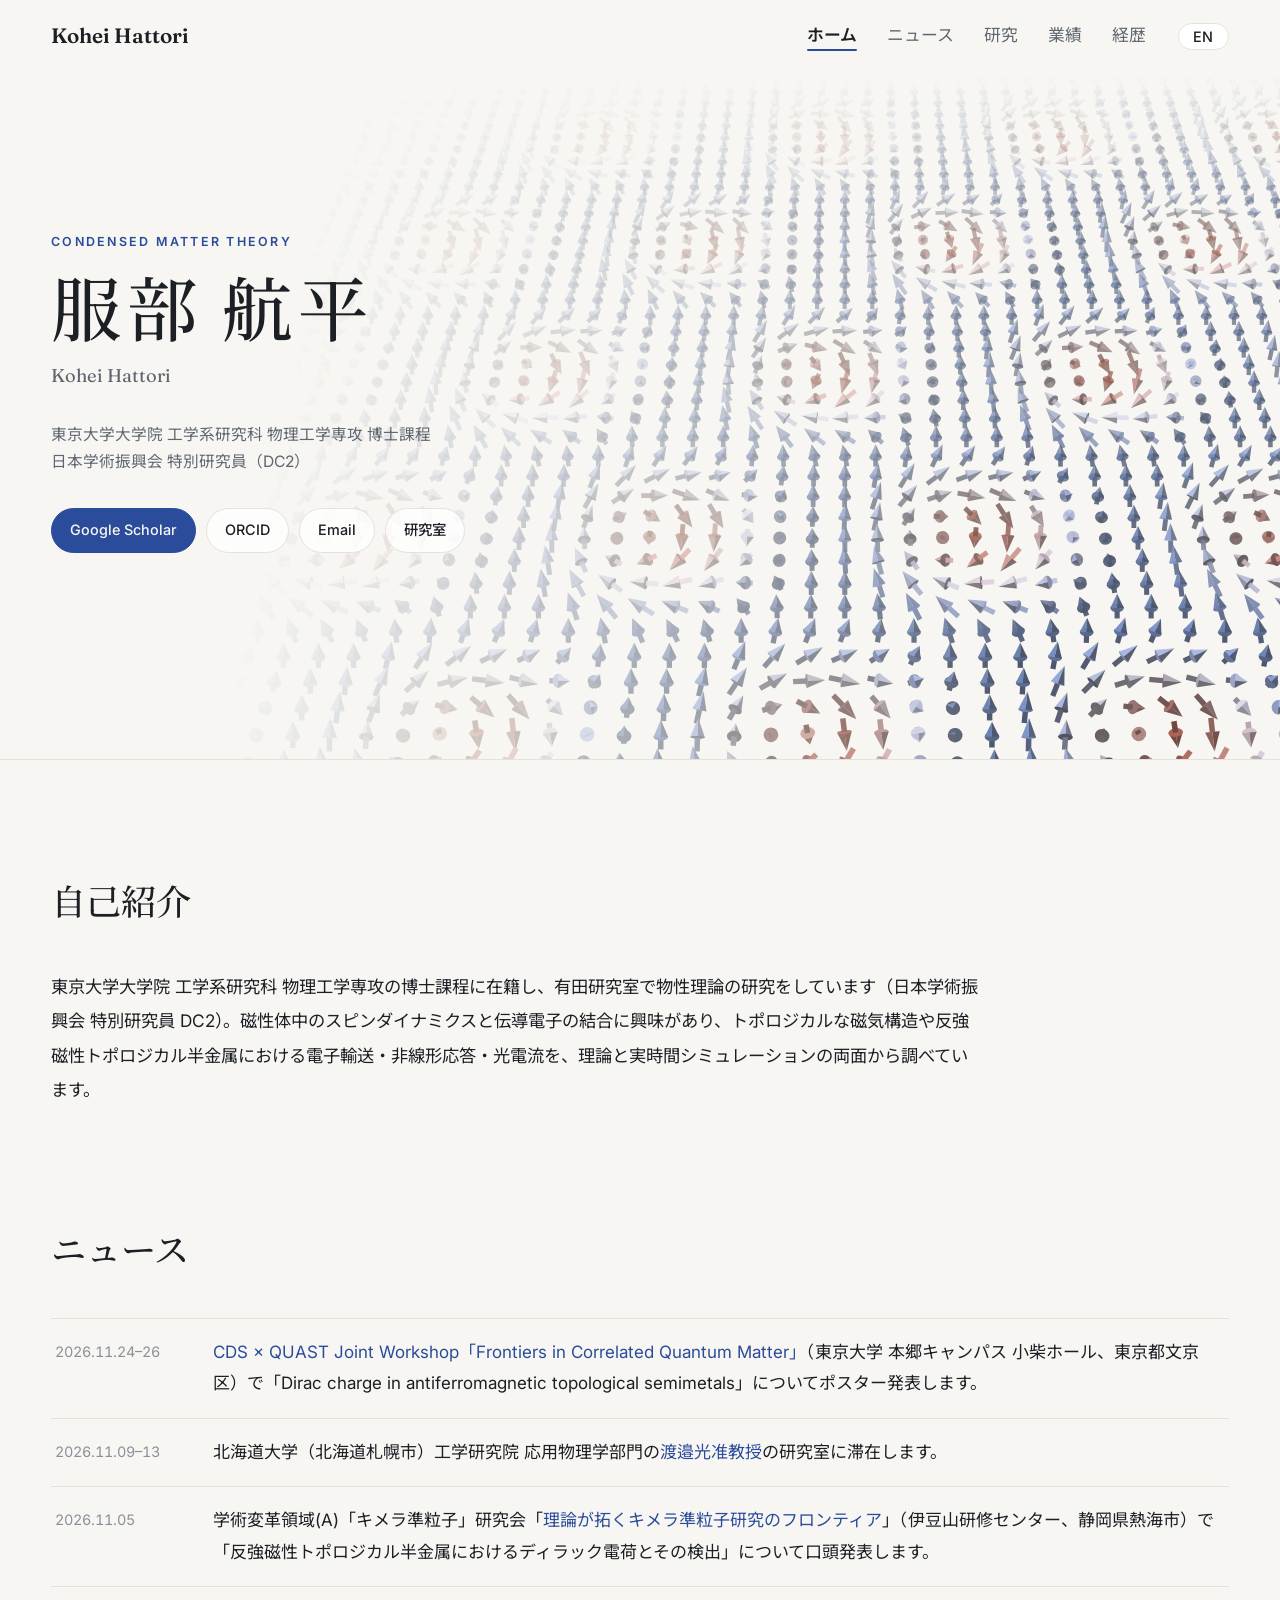
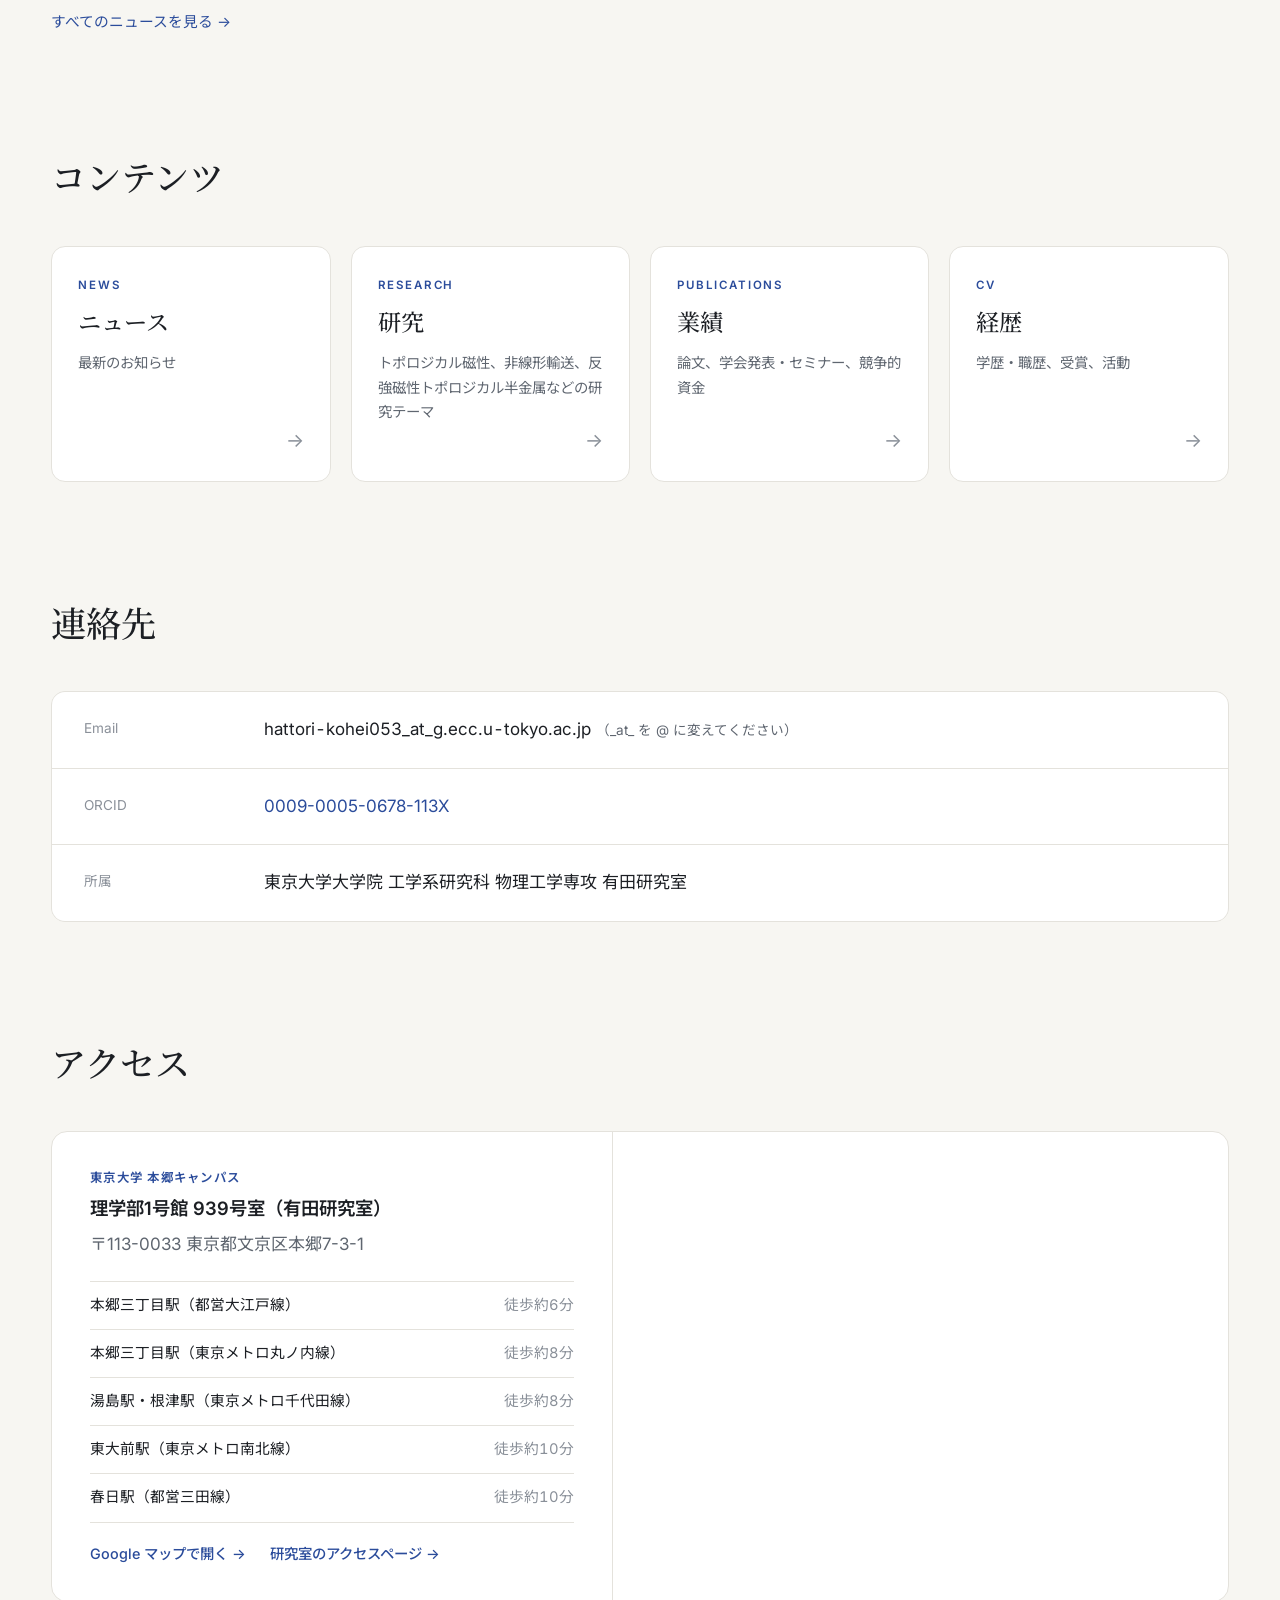
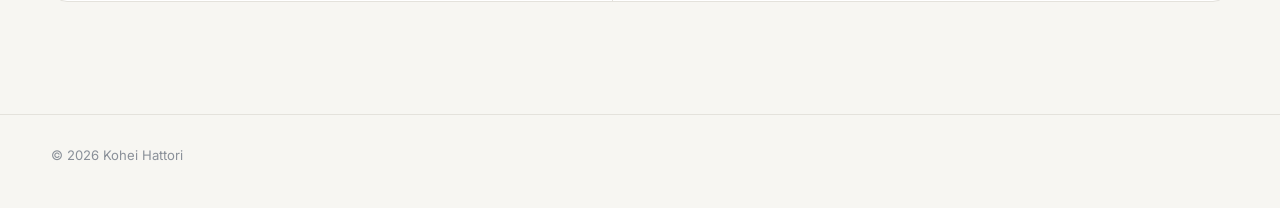
==== index.html @ 9da049fd "Initial homepage Co-Authored-By: Claude Opus 5.5 <noreply@anthropic.com>" ====
<!doctype html>
<html lang="ja">
<head>
  <meta charset="utf-8">
  <meta name="viewport" content="width=device-width, initial-scale=1">
  <title>Kohei Hattori</title>
  <meta name="description" content="服部航平（東京大学大学院 工学系研究科 物理工学専攻）のホームページ。物性理論、トポロジカル磁性、スピン・電荷結合輸送。">
  <link rel="preconnect" href="https://fonts.googleapis.com">
  <link rel="preconnect" href="https://fonts.gstatic.com" crossorigin>
  <link href="https://fonts.googleapis.com/css2?family=Fraunces:opsz,wght@9..144,400;9..144,500;9..144,600&family=Inter:wght@400;500;600&family=Noto+Sans+JP:wght@400;500;700&family=Noto+Serif+JP:wght@500;600&display=swap" rel="stylesheet">
  <link rel="stylesheet" href="style.css">
  <script>document.documentElement.classList.add("js");</script>
</head>
<body>
  <header class="site-header">
    <nav class="nav">
      <a class="brand" href="index.html">Kohei Hattori</a>
      <ul class="nav-links" id="nav-links">
        <li><a href="index.html" aria-current="page"><span data-ja>ホーム</span><span data-en>Home</span></a></li>
        <li><a href="news.html"><span data-ja>ニュース</span><span data-en>News</span></a></li>
        <li><a href="research.html"><span data-ja>研究</span><span data-en>Research</span></a></li>
        <li><a href="publications.html"><span data-ja>業績</span><span data-en>Publications</span></a></li>
        <li><a href="cv.html"><span data-ja>経歴</span><span data-en>CV</span></a></li>
      </ul>
      <button class="lang-toggle" type="button" aria-label="Switch language / 言語切替">EN</button>
      <button class="menu-toggle" type="button" aria-label="メニュー / Menu" aria-expanded="false" aria-controls="nav-links"><span></span><span></span></button>
    </nav>
  </header>

  <main>
    <!-- ===== ヒーロー ===== -->
    <section class="hero">
      <canvas class="hero-canvas" aria-hidden="true"></canvas>
      <div class="hero-inner">
        <p class="eyebrow">Condensed Matter Theory</p>
        <h1 class="hero-name">
          <span data-ja>服部 航平</span><span data-en>Kohei Hattori</span>
        </h1>
        <p class="hero-sub">
          <span data-ja>Kohei Hattori</span>
          <span data-en>服部 航平</span>
        </p>
        <p class="hero-affil">
          <span data-ja>東京大学大学院 工学系研究科 物理工学専攻 <span class="nowrap">博士課程</span><br>日本学術振興会 特別研究員（DC2）</span>
          <span data-en>Ph.D. Student, Department of Applied Physics, The University of Tokyo<br>JSPS Research Fellow (DC2)</span>
        </p>
        <ul class="hero-links">
          <li><a class="btn btn-primary" href="https://scholar.google.co.jp/citations?user=EpXvcBsAAAAJ&amp;hl=ja" target="_blank" rel="noopener">Google Scholar</a></li>
          <li><a class="btn" href="https://orcid.org/0009-0005-0678-113X" target="_blank" rel="noopener">ORCID</a></li>
          <li><a class="btn" href="#contact">Email</a></li>
          <li><a class="btn" href="https://arita-lab.phys.s.u-tokyo.ac.jp/" target="_blank" rel="noopener"><span data-ja>研究室</span><span data-en>Group</span></a></li>
        </ul>
      </div>
    </section>

    <!-- ===== 自己紹介 ===== -->
    <section id="about" class="section reveal">
      <h2 class="section-title"><span data-ja>自己紹介</span><span data-en>About</span></h2>
      <div class="prose">
        <p data-ja>東京大学大学院 工学系研究科 物理工学専攻の博士課程に在籍し、有田研究室で物性理論の研究をしています（日本学術振興会 特別研究員 DC2）。磁性体中のスピンダイナミクスと伝導電子の結合に興味があり、トポロジカルな磁気構造や反強磁性トポロジカル半金属における電子輸送・非線形応答・光電流を、理論と実時間シミュレーションの両面から調べています。</p>
        <p data-en>
          I am a Ph.D. student in the Department of Applied Physics at the University of Tokyo and a JSPS Research Fellow (DC2), working on condensed matter theory in the Arita Group.
          I am interested in how spin dynamics in magnets couples to conduction electrons, and I study electronic transport, nonlinear responses,
          and photocurrents in topological spin textures and antiferromagnetic topological semimetals, combining analytical theory with real-time simulations.
        </p>
      </div>
    </section>

    <!-- ===== ニュース（最新 3 件、news-data.js から表示） ===== -->
    <section class="section reveal">
      <h2 class="section-title"><span data-ja>ニュース</span><span data-en>News</span></h2>
      <ol class="news-list" data-news data-limit="3"></ol>
      <p class="more"><a href="news.html"><span data-ja>すべてのニュースを見る</span><span data-en>All news</span> →</a></p>
    </section>

    <!-- ===== 各ページへの案内 ===== -->
    <section class="section reveal">
      <h2 class="section-title"><span data-ja>コンテンツ</span><span data-en>Explore</span></h2>
      <div class="explore">
        <a class="explore-card" href="news.html">
          <span class="explore-en">News</span>
          <span class="explore-title"><span data-ja>ニュース</span><span data-en>News</span></span>
          <span class="explore-desc"><span data-ja>最新のお知らせ</span><span data-en>Latest updates</span></span>
          <span class="explore-arrow" aria-hidden="true">→</span>
        </a>
        <a class="explore-card" href="research.html">
          <span class="explore-en">Research</span>
          <span class="explore-title"><span data-ja>研究</span><span data-en>Research</span></span>
          <span class="explore-desc"><span data-ja>トポロジカル磁性、非線形輸送、反強磁性トポロジカル半金属などの研究テーマ</span><span data-en>Topological magnetism, nonlinear transport, antiferromagnetic topological semimetals, and more</span></span>
          <span class="explore-arrow" aria-hidden="true">→</span>
        </a>
        <a class="explore-card" href="publications.html">
          <span class="explore-en">Publications</span>
          <span class="explore-title"><span data-ja>業績</span><span data-en>Publications</span></span>
          <span class="explore-desc"><span data-ja>論文、学会発表・セミナー、競争的資金</span><span data-en>Papers, presentations, seminars, and grants</span></span>
          <span class="explore-arrow" aria-hidden="true">→</span>
        </a>
        <a class="explore-card" href="cv.html">
          <span class="explore-en">CV</span>
          <span class="explore-title"><span data-ja>経歴</span><span data-en>CV</span></span>
          <span class="explore-desc"><span data-ja>学歴・職歴、受賞、活動</span><span data-en>Education, positions, awards, and service</span></span>
          <span class="explore-arrow" aria-hidden="true">→</span>
        </a>
      </div>
    </section>

    <!-- ===== 連絡先 ===== -->
    <section id="contact" class="section reveal">
      <h2 class="section-title"><span data-ja>連絡先</span><span data-en>Contact</span></h2>
      <div class="contact">
        <div class="contact-item">
          <span class="contact-label">Email</span>
          <span><span class="email-text">hattori-kohei053_at_g.ecc.u-tokyo.ac.jp</span> <span class="email-note"><span data-ja>（_at_ を @ に変えてください）</span><span data-en>(replace _at_ with @)</span></span></span>
        </div>
        <div class="contact-item">
          <span class="contact-label">ORCID</span>
          <a href="https://orcid.org/0009-0005-0678-113X" target="_blank" rel="noopener">0009-0005-0678-113X</a>
        </div>
        <div class="contact-item">
          <span class="contact-label"><span data-ja>所属</span><span data-en>Affiliation</span></span>
          <span><span data-ja>東京大学大学院 工学系研究科 物理工学専攻 有田研究室</span><span data-en>Arita Group, Department of Applied Physics, The University of Tokyo</span></span>
        </div>
      </div>
    </section>

    <!-- ===== アクセス ===== -->
    <section id="access" class="section reveal">
      <h2 class="section-title"><span data-ja>アクセス</span><span data-en>Access</span></h2>
      <div class="access">
        <div class="access-main">
          <div class="access-info">
            <p class="access-label"><span data-ja>東京大学 本郷キャンパス</span><span data-en>The University of Tokyo, Hongo Campus</span></p>
            <h3 class="access-place"><span data-ja>理学部1号館 939号室（有田研究室）</span><span data-en>Faculty of Science Bldg. 1, Room 939 (Arita Group)</span></h3>
            <p class="access-addr"><span data-ja>〒113-0033 東京都文京区本郷7-3-1</span><span data-en>7-3-1 Hongo, Bunkyo-ku, Tokyo 113-0033, Japan</span></p>
            <ul class="access-stations">
              <li><span data-ja>本郷三丁目駅（都営大江戸線）</span><span data-en>Hongo-sanchome Sta. (Toei Oedo Line)</span><span class="walk"><span data-ja>徒歩約6分</span><span data-en>6 min walk</span></span></li>
              <li><span data-ja>本郷三丁目駅（東京メトロ丸ノ内線）</span><span data-en>Hongo-sanchome Sta. (Tokyo Metro Marunouchi Line)</span><span class="walk"><span data-ja>徒歩約8分</span><span data-en>8 min walk</span></span></li>
              <li><span data-ja>湯島駅・根津駅（東京メトロ千代田線）</span><span data-en>Yushima / Nezu Sta. (Tokyo Metro Chiyoda Line)</span><span class="walk"><span data-ja>徒歩約8分</span><span data-en>8 min walk</span></span></li>
              <li><span data-ja>東大前駅（東京メトロ南北線）</span><span data-en>Todaimae Sta. (Tokyo Metro Namboku Line)</span><span class="walk"><span data-ja>徒歩約10分</span><span data-en>10 min walk</span></span></li>
              <li><span data-ja>春日駅（都営三田線）</span><span data-en>Kasuga Sta. (Toei Mita Line)</span><span class="walk"><span data-ja>徒歩約10分</span><span data-en>10 min walk</span></span></li>
            </ul>
            <p class="access-links">
              <a href="https://www.google.com/maps/search/?api=1&amp;query=%E6%9D%B1%E4%BA%AC%E5%A4%A7%E5%AD%A6%E7%90%86%E5%AD%A6%E9%83%A81%E5%8F%B7%E9%A4%A8" target="_blank" rel="noopener"><span data-ja>Google マップで開く</span><span data-en>Open in Google Maps</span> →</a>
              <a href="https://arita-lab.phys.s.u-tokyo.ac.jp/access.html" target="_blank" rel="noopener"><span data-ja>研究室のアクセスページ</span><span data-en>Group access page</span> →</a>
            </p>
          </div>
          <div class="access-map">
            <iframe title="東京大学理学部1号館の地図" src="https://www.google.com/maps?q=%E6%9D%B1%E4%BA%AC%E5%A4%A7%E5%AD%A6%E7%90%86%E5%AD%A6%E9%83%A81%E5%8F%B7%E9%A4%A8&amp;z=16&amp;output=embed" loading="lazy" referrerpolicy="no-referrer-when-downgrade"></iframe>
          </div>
        </div>
      </div>
    </section>
  </main>

  <footer class="site-footer">
    <p>&copy; <span id="year">2026</span> Kohei Hattori</p>
  </footer>

  <script src="news-data.js"></script>
  <script src="script.js"></script>
</body>
</html>
---- style.css ----
:root {
  --bg: #f7f6f2;
  --surface: #ffffff;
  --text: #1c1f24;
  --muted: #5f6670;
  --faint: #8a9099;
  --border: #e4e2dc;
  --accent: #2b4c9b;
  --accent-soft: #e8edf8;
  --warm: #c2553d;
  --serif: "Fraunces", "Noto Serif JP", Georgia, serif;
  --sans: "Inter", "Noto Sans JP", system-ui, sans-serif;
  --max: 920px;
  /* スキルミオン背景の色 (m_z = +1 / -1) */
  --spin-up: 92, 124, 196;
  --spin-mid: 196, 192, 214;
  --spin-down: 206, 84, 60;
}

@media (prefers-color-scheme: dark) {
  :root {
    --bg: #121418;
    --surface: #1a1d22;
    --text: #e8e9eb;
    --muted: #a2a8b1;
    --faint: #737a84;
    --border: #2a2e35;
    --accent: #8fb0f5;
    --accent-soft: #1f2a42;
    --warm: #ec8a72;
    --spin-up: 120, 160, 245;
    --spin-mid: 225, 226, 236;
    --spin-down: 240, 128, 100;
  }
}

* { box-sizing: border-box; }

html { scroll-behavior: smooth; scroll-padding-top: 72px; }

body {
  margin: 0;
  background: var(--bg);
  color: var(--text);
  font-family: var(--sans);
  font-size: 16px;
  line-height: 1.85;
  -webkit-font-smoothing: antialiased;
}

a { color: var(--accent); text-decoration: none; }
a:hover { text-decoration: underline; text-underline-offset: 3px; }

/* 言語切替: html[lang] に合わせて片方だけ表示 */
html[lang="ja"] [data-en],
html[lang="en"] [data-ja] { display: none; }

/* ===== ヘッダー ===== */
.site-header {
  position: fixed;
  inset: 0 0 auto 0;
  z-index: 20;
  transition: background .3s, border-color .3s;
  border-bottom: 1px solid transparent;
}
.site-header.scrolled {
  background: color-mix(in srgb, var(--bg) 82%, transparent);
  backdrop-filter: saturate(1.4) blur(10px);
  -webkit-backdrop-filter: saturate(1.4) blur(10px);
  border-bottom-color: var(--border);
}

.nav {
  max-width: var(--max);
  margin: 0 auto;
  padding: 0 16px;
  height: 60px;
  display: flex;
  align-items: center;
  gap: 24px;
}

.brand {
  font-family: var(--serif);
  font-weight: 600;
  font-size: 1.1rem;
  color: var(--text);
  white-space: nowrap;
}
.brand:hover { text-decoration: none; }

.nav-links {
  display: flex;
  gap: 22px;
  list-style: none;
  margin: 0 0 0 auto;
  padding: 0;
  font-size: .9rem;
}
.nav-links a { color: var(--muted); }
.nav-links a:hover { color: var(--text); text-decoration: none; }

.lang-toggle {
  border: 1px solid var(--border);
  background: var(--surface);
  color: var(--text);
  border-radius: 999px;
  padding: 3px 12px;
  font: 500 .8rem var(--sans);
  letter-spacing: .04em;
  cursor: pointer;
  transition: border-color .2s;
}
.lang-toggle:hover { border-color: var(--accent); }

/* ===== ヒーロー ===== */
.hero {
  position: relative;
  min-height: min(92vh, 760px);
  display: flex;
  align-items: center;
  overflow: hidden;
  border-bottom: 1px solid var(--border);
}

.hero-canvas {
  position: absolute;
  top: 64px;
  left: 0;
  width: 100%;
  height: calc(100% - 64px);
  -webkit-mask-image: linear-gradient(100deg, transparent 24%, rgba(0,0,0,.45) 52%, #000 80%);
          mask-image: linear-gradient(100deg, transparent 24%, rgba(0,0,0,.45) 52%, #000 80%);
  opacity: .82;
}

.hero-inner {
  position: relative;
  width: 100%;
  max-width: var(--max);
  margin: 0 auto;
  padding: 120px 16px 96px;
}

.eyebrow {
  margin: 0 0 18px;
  font-size: .78rem;
  font-weight: 600;
  letter-spacing: .18em;
  text-transform: uppercase;
  color: var(--accent);
}

.hero-name {
  margin: 0;
  font-family: var(--serif);
  font-weight: 500;
  font-size: clamp(2.6rem, 7vw, 4.4rem);
  line-height: 1.1;
  letter-spacing: .01em;
}
html[lang="ja"] .hero-name { letter-spacing: .08em; }

.hero-sub {
  margin: 10px 0 0;
  font-family: var(--serif);
  font-size: 1.15rem;
  color: var(--muted);
}

.hero-affil {
  margin: 28px 0 0;
  color: var(--muted);
  font-size: .98rem;
  line-height: 1.75;
}

.hero-links {
  display: flex;
  flex-wrap: wrap;
  gap: 10px;
  list-style: none;
  margin: 32px 0 0;
  padding: 0;
}

.btn {
  display: inline-block;
  padding: 8px 18px;
  border: 1px solid var(--border);
  border-radius: 999px;
  background: color-mix(in srgb, var(--surface) 80%, transparent);
  color: var(--text);
  font-size: .9rem;
  font-weight: 500;
  transition: border-color .2s, transform .2s;
}
.btn:hover { text-decoration: none; border-color: var(--accent); transform: translateY(-1px); }
.btn-primary { background: var(--accent); border-color: var(--accent); color: var(--bg); }

/* ===== セクション共通 ===== */
main > .section {
  max-width: var(--max);
  margin: 0 auto;
  padding: 96px 16px 0;
}

.section-title {
  display: flex;
  align-items: baseline;
  gap: 14px;
  margin: 0 0 36px;
  font-family: var(--serif);
  font-weight: 500;
  font-size: 1.9rem;
  line-height: 1.3;
}
.section-title .num {
  font-family: var(--sans);
  font-size: .8rem;
  font-weight: 600;
  letter-spacing: .1em;
  color: var(--accent);
}

.prose p { margin: 0; max-width: 42em; font-size: 1.04rem; }

/* スクロールで表示（JS 有効時のみ） */
.js .reveal { opacity: 0; transform: translateY(16px); transition: opacity .7s ease, transform .7s ease; }
.js .reveal.visible { opacity: 1; transform: none; }

/* ===== 研究カード ===== */
.cards {
  display: grid;
  grid-template-columns: repeat(2, 1fr);
  gap: 18px;
}

.card {
  display: flex;
  flex-direction: column;
  background: var(--surface);
  border: 1px solid var(--border);
  border-radius: 14px;
  padding: 26px 26px 22px;
  transition: border-color .25s, transform .25s, box-shadow .25s;
}
.card:hover {
  border-color: color-mix(in srgb, var(--accent) 45%, var(--border));
  transform: translateY(-2px);
  box-shadow: 0 10px 30px -18px rgba(20, 30, 60, .35);
}

.card-icon {
  width: 40px;
  height: 40px;
  margin-bottom: 14px;
  fill: none;
  stroke: var(--accent);
  stroke-width: 2;
  stroke-linecap: round;
  stroke-linejoin: round;
}
.card-icon .thin { stroke-width: 1.2; opacity: .55; }
.card-icon .fill { fill: var(--warm); stroke: none; }

.card h3 { margin: 0 0 8px; font-size: 1.05rem; font-weight: 600; line-height: 1.5; }
.card p { margin: 0 0 18px; color: var(--muted); font-size: .93rem; line-height: 1.8; }
.card-ref { margin-top: auto; font-size: .82rem; font-weight: 500; }

/* ===== 業績 ===== */
.pubs { list-style: none; margin: 0; padding: 0; }

.pub {
  display: grid;
  grid-template-columns: 72px 1fr;
  gap: 20px;
  padding: 22px 0;
  border-top: 1px solid var(--border);
}
.pub:last-child { border-bottom: 1px solid var(--border); }

.pub-year {
  font-family: var(--serif);
  font-size: 1.05rem;
  color: var(--faint);
  padding-top: 1px;
}

.pub-title {
  display: block;
  color: var(--text);
  font-weight: 600;
  font-size: 1.04rem;
  line-height: 1.55;
}
.pub-title:hover { color: var(--accent); }

.pub-authors, .pub-venue { margin: 4px 0 0; font-size: .92rem; color: var(--muted); line-height: 1.6; }
.pub-authors b { color: var(--text); font-weight: 600; }

.pub-tags { display: flex; flex-wrap: wrap; gap: 6px; margin-top: 10px; }
.tag {
  display: inline-block;
  padding: 1px 10px;
  border: 1px solid var(--border);
  border-radius: 999px;
  font-size: .74rem;
  font-weight: 500;
  color: var(--muted);
  line-height: 1.8;
}
a.tag:hover { text-decoration: none; border-color: var(--accent); color: var(--accent); }
.tag-prl { background: var(--accent); border-color: var(--accent); color: var(--bg); }
.tag-prb { background: var(--accent-soft); border-color: transparent; color: var(--accent); }
.tag-pre { border-style: dashed; }

.more { margin: 22px 0 0; font-size: .92rem; }

/* ===== 経歴 ===== */
.timeline { list-style: none; margin: 0; padding: 0; position: relative; }
.timeline::before {
  content: "";
  position: absolute;
  left: 144px;
  top: 10px;
  bottom: 10px;
  width: 1px;
  background: var(--border);
}
.timeline li {
  position: relative;
  display: grid;
  grid-template-columns: 144px 1fr;
  gap: 32px;
  padding-bottom: 26px;
}
.timeline li::after {
  content: "";
  position: absolute;
  left: 140px;
  top: 10px;
  width: 9px;
  height: 9px;
  border-radius: 50%;
  background: var(--bg);
  border: 2px solid var(--accent);
}
.tl-date { color: var(--faint); font-size: .9rem; font-variant-numeric: tabular-nums; padding-top: 1px; }
.tl-title { margin: 0; font-weight: 500; }
.tl-note { margin: 2px 0 0; color: var(--muted); font-size: .9rem; }

/* ===== 連絡先 ===== */
.contact {
  display: grid;
  gap: 1px;
  background: var(--border);
  border: 1px solid var(--border);
  border-radius: 14px;
  overflow: hidden;
}
.contact-item {
  display: grid;
  grid-template-columns: 124px 1fr;
  gap: 16px;
  padding: 18px 24px;
  background: var(--surface);
}
.contact-label { color: var(--faint); font-size: .85rem; padding-top: 2px; }

/* ===== フッター ===== */
.site-footer {
  max-width: var(--max);
  margin: 112px auto 0;
  padding: 28px 16px 40px;
  border-top: 1px solid var(--border);
  color: var(--faint);
  font-size: .82rem;
}
.site-footer p { margin: 0; }

/* ===== スマホ ===== */
@media (max-width: 720px) {
  .nav-links { display: none; }
  .lang-toggle { margin-left: auto; }
  .hero { min-height: auto; }
  .hero-inner { padding: 112px 16px 80px; }
  .hero-canvas {
    opacity: .45;
    -webkit-mask-image: linear-gradient(180deg, #000 0%, rgba(0,0,0,.4) 60%, transparent 100%);
            mask-image: linear-gradient(180deg, #000 0%, rgba(0,0,0,.4) 60%, transparent 100%);
  }
  main > .section { padding-top: 72px; }
  .section-title { font-size: 1.6rem; margin-bottom: 28px; }
  .cards { grid-template-columns: 1fr; }
  .pub { grid-template-columns: 1fr; gap: 4px; }
  .timeline::before, .timeline li::after { display: none; }
  .timeline li { grid-template-columns: 1fr; gap: 0; padding-bottom: 20px; }
  .contact-item { grid-template-columns: 1fr; gap: 2px; padding: 16px 18px; }
  .contact-item a { word-break: break-all; }
}

@media (prefers-reduced-motion: reduce) {
  html { scroll-behavior: auto; }
  .js .reveal { opacity: 1; transform: none; transition: none; }
}

/* ===== 発表（折りたたみ） ===== */
.pres-group {
  border-top: 1px solid var(--border);
}
.pres-group:last-of-type { border-bottom: 1px solid var(--border); }

.pres-group summary {
  display: flex;
  align-items: center;
  gap: 12px;
  padding: 18px 4px;
  cursor: pointer;
  list-style: none;
  font-weight: 600;
  font-size: 1.02rem;
}
.pres-group summary::-webkit-details-marker { display: none; }
.pres-group summary::after {
  content: "";
  margin-left: auto;
  width: 9px;
  height: 9px;
  border-right: 1.5px solid var(--faint);
  border-bottom: 1.5px solid var(--faint);
  transform: rotate(45deg) translateY(-3px);
  transition: transform .25s;
}
.pres-group[open] summary::after { transform: rotate(225deg) translateY(-3px); }
.pres-group summary:hover { color: var(--accent); }

.count {
  min-width: 26px;
  padding: 0 8px;
  border-radius: 999px;
  background: var(--accent-soft);
  color: var(--accent);
  font-size: .75rem;
  font-weight: 600;
  text-align: center;
  line-height: 1.7;
}

.pres { list-style: none; margin: 0; padding: 0 4px 14px; }
.pres li {
  display: grid;
  grid-template-columns: 72px 1fr;
  gap: 20px;
  padding: 10px 0;
}
.p-date { color: var(--faint); font-size: .85rem; font-variant-numeric: tabular-nums; padding-top: 2px; }
.p-title { margin: 0; font-size: .95rem; font-weight: 500; line-height: 1.6; }
.p-meta { margin: 2px 0 0; font-size: .85rem; color: var(--muted); line-height: 1.6; }
.p-meta b { color: var(--text); font-weight: 600; }

.badge-award {
  display: inline-block;
  margin-left: 8px;
  padding: 0 8px;
  border-radius: 999px;
  background: color-mix(in srgb, var(--warm) 14%, transparent);
  color: var(--warm);
  font-size: .72rem;
  font-weight: 600;
  line-height: 1.8;
  vertical-align: 1px;
}

/* ===== 経歴：小見出し・受賞・活動 ===== */
.sub-title {
  margin: 0 0 18px;
  font-size: .8rem;
  font-weight: 600;
  letter-spacing: .12em;
  text-transform: uppercase;
  color: var(--faint);
}
html[lang="ja"] .sub-title { letter-spacing: .08em; font-size: .9rem; }

.cv-cols {
  display: grid;
  grid-template-columns: 1fr 1fr;
  gap: 40px;
  margin-top: 40px;
}

.plain-list { list-style: none; margin: 0; padding: 0; }
.plain-list li {
  position: relative;
  padding: 0 0 14px 18px;
  line-height: 1.6;
}
.plain-list li::before {
  content: "";
  position: absolute;
  left: 0;
  top: .62em;
  width: 6px;
  height: 6px;
  border-radius: 50%;
  background: var(--accent);
}
.pl-note { display: block; margin-top: 2px; color: var(--muted); font-size: .85rem; }

@media (max-width: 720px) {
  .pres li { grid-template-columns: 1fr; gap: 0; }
  .cv-cols { grid-template-columns: 1fr; gap: 24px; }
}

/* ===== 複数ページ化：ナビ ===== */
.nav-links a[aria-current="page"] { color: var(--text); font-weight: 600; position: relative; }
.nav-links a[aria-current="page"]::after {
  content: "";
  position: absolute;
  left: 0; right: 0; bottom: -4px;
  height: 2px;
  border-radius: 2px;
  background: var(--accent);
}

.menu-toggle {
  display: none;
  width: 36px;
  height: 36px;
  padding: 0;
  border: 0;
  background: none;
  cursor: pointer;
  flex-direction: column;
  justify-content: center;
  align-items: center;
  gap: 6px;
}
.menu-toggle span {
  display: block;
  width: 20px;
  height: 1.5px;
  background: var(--text);
  transition: transform .25s;
}
.nav-open .menu-toggle span:first-child { transform: translateY(3.75px) rotate(45deg); }
.nav-open .menu-toggle span:last-child  { transform: translateY(-3.75px) rotate(-45deg); }

/* ===== 下層ページの見出し ===== */
.page-head {
  position: relative;
  overflow: hidden;
  border-bottom: 1px solid var(--border);
}
.page-head-inner {
  position: relative;
  max-width: var(--max);
  margin: 0 auto;
  padding: 136px 16px 64px;
}
.page-title {
  margin: 0;
  font-family: var(--serif);
  font-weight: 500;
  font-size: clamp(2.2rem, 5.5vw, 3.2rem);
  line-height: 1.15;
}
html[lang="ja"] .page-title { letter-spacing: .06em; }
.page-lead { margin: 16px 0 0; max-width: 30em; color: var(--muted); }

main > .page-head + .section { padding-top: 64px; }

/* ===== ホーム：各ページへの案内 ===== */
.explore {
  display: grid;
  grid-template-columns: repeat(2, 1fr);
  gap: 18px;
}
.explore-card {
  position: relative;
  display: flex;
  flex-direction: column;
  padding: 26px 56px 24px 26px;
  background: var(--surface);
  border: 1px solid var(--border);
  border-radius: 14px;
  color: var(--text);
  transition: border-color .25s, transform .25s, box-shadow .25s;
}
.explore-card:hover {
  text-decoration: none;
  border-color: color-mix(in srgb, var(--accent) 45%, var(--border));
  transform: translateY(-2px);
  box-shadow: 0 10px 30px -18px rgba(20, 30, 60, .35);
}
.explore-en {
  font-size: .72rem;
  font-weight: 600;
  letter-spacing: .16em;
  text-transform: uppercase;
  color: var(--accent);
}
html[lang="en"] .explore-en { display: none; }
.explore-title { margin-top: 6px; font-family: var(--serif); font-size: 1.45rem; font-weight: 500; }
.explore-desc { margin-top: 6px; color: var(--muted); font-size: .9rem; line-height: 1.7; }
.explore-arrow {
  position: absolute;
  right: 24px;
  top: 50%;
  transform: translateY(-50%);
  color: var(--faint);
  font-size: 1.2rem;
  transition: transform .25s, color .25s;
}
.explore-card:hover .explore-arrow { color: var(--accent); transform: translate(4px, -50%); }

@media (max-width: 720px) {
  .menu-toggle { display: flex; }
  .lang-toggle { margin-left: auto; }
  .nav-open .site-header {
    background: var(--bg);
    border-bottom-color: var(--border);
  }
  .nav-open .nav-links {
    display: flex;
    flex-direction: column;
    gap: 0;
    position: absolute;
    top: 60px;
    left: 0;
    right: 0;
    margin: 0;
    padding: 8px 16px 16px;
    background: var(--bg);
    border-bottom: 1px solid var(--border);
    font-size: 1rem;
  }
  .nav-open .nav-links a { display: block; padding: 10px 0; }
  .nav-links a[aria-current="page"]::after { display: none; }
  .page-head-inner { padding: 112px 16px 44px; }
  main > .page-head + .section { padding-top: 44px; }
  .explore { grid-template-columns: 1fr; }
}

/* 下層ページ：矢印を右側に寄せて文字と重ならないようにする */
.page-head .hero-canvas {
  -webkit-mask-image: linear-gradient(100deg, transparent 44%, rgba(0,0,0,.5) 64%, #000 86%);
          mask-image: linear-gradient(100deg, transparent 44%, rgba(0,0,0,.5) 64%, #000 86%);
}

/* 内容が短いページでもフッターを下端に置く */
body { display: flex; flex-direction: column; min-height: 100vh; }
main { flex: 1; }
.site-footer { width: 100%; }

/* メニューボタン：× の形をきれいに */
.menu-toggle { position: relative; }
.menu-toggle span { position: absolute; left: 8px; }
.menu-toggle span:first-child { top: 14px; }
.menu-toggle span:last-child  { top: 21px; }
.nav-open .menu-toggle span:first-child { transform: translateY(3.5px) rotate(45deg); }
.nav-open .menu-toggle span:last-child  { transform: translateY(-3.5px) rotate(-45deg); }

@media (prefers-color-scheme: dark) {
  .hero-canvas { opacity: .9; }
}

.nowrap { white-space: nowrap; }

/* ===== 本文を広く使う ===== */
:root { --max: 1200px; }

@media (min-width: 1000px) {
  body { font-size: 17px; }
  main > .section { padding-top: 120px; }
  .section-title { font-size: 2.2rem; margin-bottom: 44px; }
  .prose p { max-width: 54em; font-size: 1.08rem; line-height: 2; }

  .cards { gap: 24px; }
  .card { padding: 32px 34px 28px; }
  .card h3 { font-size: 1.15rem; }
  .card p { font-size: .98rem; }

  .pub { grid-template-columns: 110px 1fr; gap: 28px; padding: 28px 0; }
  .pub-title { font-size: 1.12rem; }
  .pub-authors, .pub-venue { font-size: .96rem; }

  .pres li { grid-template-columns: 110px 1fr; gap: 28px; padding: 12px 0; }
  .p-title { font-size: 1rem; }
  .p-meta { font-size: .9rem; }

  .timeline::before { left: 164px; }
  .timeline li { grid-template-columns: 164px 1fr; gap: 40px; padding-bottom: 30px; }
  .timeline li::after { left: 160px; }
  .cv-cols { gap: 64px; margin-top: 56px; }

  .contact-item { grid-template-columns: 164px 1fr; padding: 22px 32px; }

  .page-head-inner { padding: 150px 16px 76px; }
  .page-lead { font-size: 1.05rem; }
}

@media (min-width: 1100px) {
  .explore { grid-template-columns: repeat(4, 1fr); gap: 20px; }
  .explore-card { padding: 28px 26px 56px; }
  .explore-arrow { top: auto; bottom: 22px; right: 26px; transform: none; }
  .explore-card:hover .explore-arrow { transform: translateX(4px); }
}

/* ===== 本文をさらに広く ===== */
:root {
  --max: 1440px;
  --gutter: clamp(16px, 4vw, 56px);
}
.nav,
.hero-inner,
.page-head-inner,
main > .section,
.site-footer {
  padding-left: var(--gutter);
  padding-right: var(--gutter);
}

@media (min-width: 1400px) {
  body { font-size: 18px; }
  .hero-name { font-size: 5.2rem; }
  .hero-sub { font-size: 1.3rem; }
  .hero-affil { font-size: 1.05rem; }
  .section-title { font-size: 2.5rem; margin-bottom: 52px; }
  main > .section { padding-top: 136px; }
  .prose p { max-width: 62em; }
  .page-title { font-size: 3.8rem; }
  .cards { gap: 28px; }
  .card { padding: 38px 40px 32px; }
  .explore { gap: 24px; }
  .explore-card { padding: 32px 30px 60px; }
  .explore-title { font-size: 1.6rem; }
  .pub { grid-template-columns: 130px 1fr; gap: 36px; }
  .pres li { grid-template-columns: 130px 1fr; gap: 36px; }
  .timeline::before { left: 184px; }
  .timeline li { grid-template-columns: 184px 1fr; }
  .timeline li::after { left: 180px; }
  .contact-item { grid-template-columns: 184px 1fr; padding: 24px 36px; }
}

/* ===== ニュース ===== */
.news-list { list-style: none; margin: 0; padding: 0; }
.news-list li {
  display: grid;
  grid-template-columns: 130px 1fr;
  gap: 28px;
  padding: 18px 4px;
  border-top: 1px solid var(--border);
}
.news-list li:last-child { border-bottom: 1px solid var(--border); }
.news-date {
  color: var(--faint);
  font-size: .9rem;
  font-variant-numeric: tabular-nums;
  padding-top: 2px;
}
.news-text { margin: 0; }
@media (max-width: 720px) {
  .news-list li { grid-template-columns: 1fr; gap: 2px; padding: 14px 0; }
}

/* ===== メールアドレス表示ボタン ===== */
.email-reveal {
  padding: 2px 14px;
  border: 1px solid var(--border);
  border-radius: 999px;
  background: var(--surface);
  color: var(--accent);
  font: 500 .9rem var(--sans);
  cursor: pointer;
  transition: border-color .2s;
}
.email-reveal:hover { border-color: var(--accent); }

/* ===== メニューを大きく ===== */
@media (min-width: 721px) {
  html { scroll-padding-top: 84px; }
  .nav { height: 72px; gap: 32px; }
  .brand { font-size: 1.3rem; }
  .nav-links { gap: 30px; font-size: 1.05rem; }
  .nav-links a[aria-current="page"]::after { bottom: -6px; }
  .lang-toggle { padding: 4px 14px; font-size: .9rem; }
  .hero-canvas { top: 76px; height: calc(100% - 76px); }
}
@media (min-width: 1400px) {
  .brand { font-size: 1.4rem; }
  .nav-links { gap: 36px; font-size: 1.15rem; }
}

/* 中くらいの幅（タブレット等）ではメニューをボタンにまとめる */
@media (min-width: 721px) and (max-width: 980px) {
  .nav-links { display: none; }
  .menu-toggle { display: flex; }
  .lang-toggle { margin-left: auto; }
  .nav-open .site-header { background: var(--bg); border-bottom-color: var(--border); }
  .nav-open .nav-links {
    display: flex;
    flex-direction: column;
    gap: 0;
    position: absolute;
    top: 72px;
    left: 0;
    right: 0;
    margin: 0;
    padding: 8px var(--gutter) 16px;
    background: var(--bg);
    border-bottom: 1px solid var(--border);
  }
  .nav-open .nav-links a { display: block; padding: 10px 0; }
  .nav-links a[aria-current="page"]::after { display: none; }
}

/* ===== 業績ページ：論文・発表へのジャンプ ===== */
.page-jump { display: flex; flex-wrap: wrap; gap: 10px; list-style: none; margin: 24px 0 0; padding: 0; }
.page-jump a {
  display: inline-flex;
  align-items: center;
  gap: 8px;
  padding: 6px 16px;
  border: 1px solid var(--border);
  border-radius: 999px;
  background: color-mix(in srgb, var(--surface) 80%, transparent);
  color: var(--text);
  font-size: .92rem;
  font-weight: 500;
  transition: border-color .2s;
}
.page-jump a:hover { text-decoration: none; border-color: var(--accent); }

/* ===== 研究ページ：プロジェクトごとの説明 ===== */
.projects { display: grid; gap: 28px; }
.project {
  display: grid;
  grid-template-columns: 240px minmax(0, 1fr);
  gap: 44px;
  padding: 36px 40px;
  background: var(--surface);
  border: 1px solid var(--border);
  border-radius: 16px;
}
.project-side { display: flex; flex-direction: column; align-items: flex-start; gap: 12px; }
.project-icon { width: 48px; height: 48px; margin: 0; }
.project-num {
  font-size: .75rem;
  font-weight: 600;
  letter-spacing: .14em;
  text-transform: uppercase;
  color: var(--accent);
}
.kws { display: flex; flex-wrap: wrap; gap: 6px; margin-top: 4px; }
.kw {
  padding: 2px 10px;
  border-radius: 999px;
  background: var(--accent-soft);
  color: var(--accent);
  font-size: .76rem;
  font-weight: 500;
  line-height: 1.8;
}
.project-title {
  margin: 0 0 16px;
  font-family: var(--serif);
  font-weight: 500;
  font-size: 1.5rem;
  line-height: 1.45;
}
.project-main > p { margin: 0 0 14px; line-height: 1.95; }
.project-main > p:first-of-type { color: var(--muted); }
.project-sub {
  margin: 24px 0 8px;
  font-size: .78rem;
  font-weight: 600;
  letter-spacing: .1em;
  color: var(--faint);
}
html[lang="en"] .project-sub { text-transform: uppercase; }
.project-refs { list-style: none; margin: 0; padding: 0; font-size: .9rem; line-height: 1.8; }
.project-refs li { position: relative; padding-left: 16px; color: var(--muted); }
.project-refs li::before { content: "–"; position: absolute; left: 0; color: var(--faint); }

@media (max-width: 900px) {
  .project { grid-template-columns: 1fr; gap: 18px; padding: 26px 24px; }
  .project-side { flex-direction: row; flex-wrap: wrap; align-items: center; }
  .kws { width: 100%; }
}

/* ===== ホーム：アクセス ===== */
.access { display: grid; gap: 20px; }
.access-main {
  display: grid;
  grid-template-columns: minmax(0, 1fr) minmax(0, 1.1fr);
  background: var(--surface);
  border: 1px solid var(--border);
  border-radius: 16px;
  overflow: hidden;
}
.access-info { padding: 34px 38px; }
.access-label {
  margin: 0 0 6px;
  font-size: .78rem;
  font-weight: 600;
  letter-spacing: .1em;
  color: var(--accent);
}
.access-place { margin: 0 0 6px; font-size: 1.15rem; font-weight: 600; line-height: 1.5; }
.access-addr { margin: 0; color: var(--muted); }
.access-stations { list-style: none; margin: 20px 0 0; padding: 0; border-top: 1px solid var(--border); }
.access-stations li {
  display: flex;
  justify-content: space-between;
  gap: 16px;
  padding: 10px 0;
  border-bottom: 1px solid var(--border);
  font-size: .92rem;
}
.walk { flex-shrink: 0; color: var(--faint); font-variant-numeric: tabular-nums; }
.access-links { display: flex; flex-wrap: wrap; gap: 8px 24px; margin: 18px 0 0; font-size: .9rem; font-weight: 500; }
.access-map { min-height: 360px; border-left: 1px solid var(--border); }
.access-map iframe { display: block; width: 100%; height: 100%; min-height: 360px; border: 0; }
@media (prefers-color-scheme: dark) {
  .access-map iframe { filter: invert(.9) hue-rotate(180deg) saturate(.6); }
}
@media (max-width: 900px) {
  .access-main { grid-template-columns: 1fr; }
  .access-map { border-left: 0; border-top: 1px solid var(--border); min-height: 280px; }
  .access-map iframe { min-height: 280px; }
  .access-info { padding: 24px 22px; }
}

.email-text { font-variant-numeric: tabular-nums; word-break: break-all; }
.email-note { color: var(--muted); font-size: .85rem; white-space: nowrap; }

.sub-title-gap { margin-top: 40px; }

/* ===== ニュース：年ごとの折りたたみ ===== */
.news-jump { margin: 0 0 32px; }
.news-year .news-year-title {
  font-family: var(--serif);
  font-weight: 500;
  font-size: 1.6rem;
  color: var(--accent);
  font-variant-numeric: tabular-nums;
}
.news-year > .news-list { margin-bottom: 20px; }

/* ===== 研究ページ：プロジェクトの折りたたみ ===== */
.projects { gap: 18px; }
details.project { display: block; padding: 0; }
.project-summary {
  display: grid;
  grid-template-columns: 56px minmax(0, 1fr) 24px;
  gap: 24px;
  align-items: start;
  padding: 30px 36px;
  cursor: pointer;
  list-style: none;
}
.project-summary::-webkit-details-marker { display: none; }
.project-summary .project-icon { margin-top: 4px; }
.project-head .project-num { display: block; margin-bottom: 4px; }
.project-head .project-title { margin: 0 0 12px; transition: color .2s; }
.project-summary:hover .project-title { color: var(--accent); }
.project-head .kws { margin: 0; }
.project-chevron {
  width: 10px;
  height: 10px;
  margin-top: 14px;
  border-right: 1.5px solid var(--faint);
  border-bottom: 1.5px solid var(--faint);
  transform: rotate(45deg);
  transition: transform .25s;
}
details.project[open] .project-chevron { transform: rotate(225deg); margin-top: 20px; }
.project-body {
  padding: 4px 36px 32px calc(36px + 56px + 24px);
  border-top: 1px solid var(--border);
  padding-top: 26px;
}
.project-body > p { margin: 0 0 14px; line-height: 1.95; }
.project-body > p:first-of-type { color: var(--muted); }

@media (max-width: 900px) {
  .project-summary { grid-template-columns: 40px minmax(0, 1fr) 18px; gap: 14px; padding: 22px 20px; }
  .project-summary .project-icon { width: 36px; height: 36px; }
  .project-body { padding: 20px 20px 24px; }
}

/* ===== 業績：発表の大カテゴリー ===== */
.pres-cat + .pres-cat { margin-top: 48px; }
.pres-cat-title {
  display: flex;
  align-items: center;
  gap: 12px;
  margin: 0 0 6px;
  font-family: var(--serif);
  font-weight: 500;
  font-size: 1.45rem;
  color: var(--text);
}
.pres-cat .pres-group summary { padding-left: 4px; font-size: .98rem; }
.pres-cat .pres-group:last-of-type { border-bottom: 1px solid var(--border); }

/* ===== 業績：論文を年ごとに ===== */
.paper-year .paper-year-title {
  font-family: var(--serif);
  font-weight: 500;
  font-size: 1.4rem;
  color: var(--accent);
  font-variant-numeric: tabular-nums;
}
.paper-year .pubs { margin-bottom: 8px; }
.pub.pub-noyear { grid-template-columns: 1fr; padding-left: 4px; }
.paper-year .pub:last-child { border-bottom: 0; }

/* ===== 業績：発表を年ごとに ===== */
.talk-year { margin: 0 0 6px 4px; }
.talk-year summary {
  display: flex;
  align-items: center;
  gap: 10px;
  padding: 8px 0;
  cursor: pointer;
  list-style: none;
}
.talk-year summary::-webkit-details-marker { display: none; }
.talk-year summary::after {
  content: "";
  width: 7px;
  height: 7px;
  margin-left: 4px;
  border-right: 1.5px solid var(--faint);
  border-bottom: 1.5px solid var(--faint);
  transform: rotate(45deg) translateY(-2px);
  transition: transform .25s;
}
.talk-year[open] summary::after { transform: rotate(225deg) translateY(-2px); }
.talk-year-title {
  font-family: var(--serif);
  font-weight: 500;
  font-size: 1.15rem;
  color: var(--accent);
  font-variant-numeric: tabular-nums;
}
.talk-year .count { font-size: .7rem; }
.talk-year .pres { padding-bottom: 8px; }
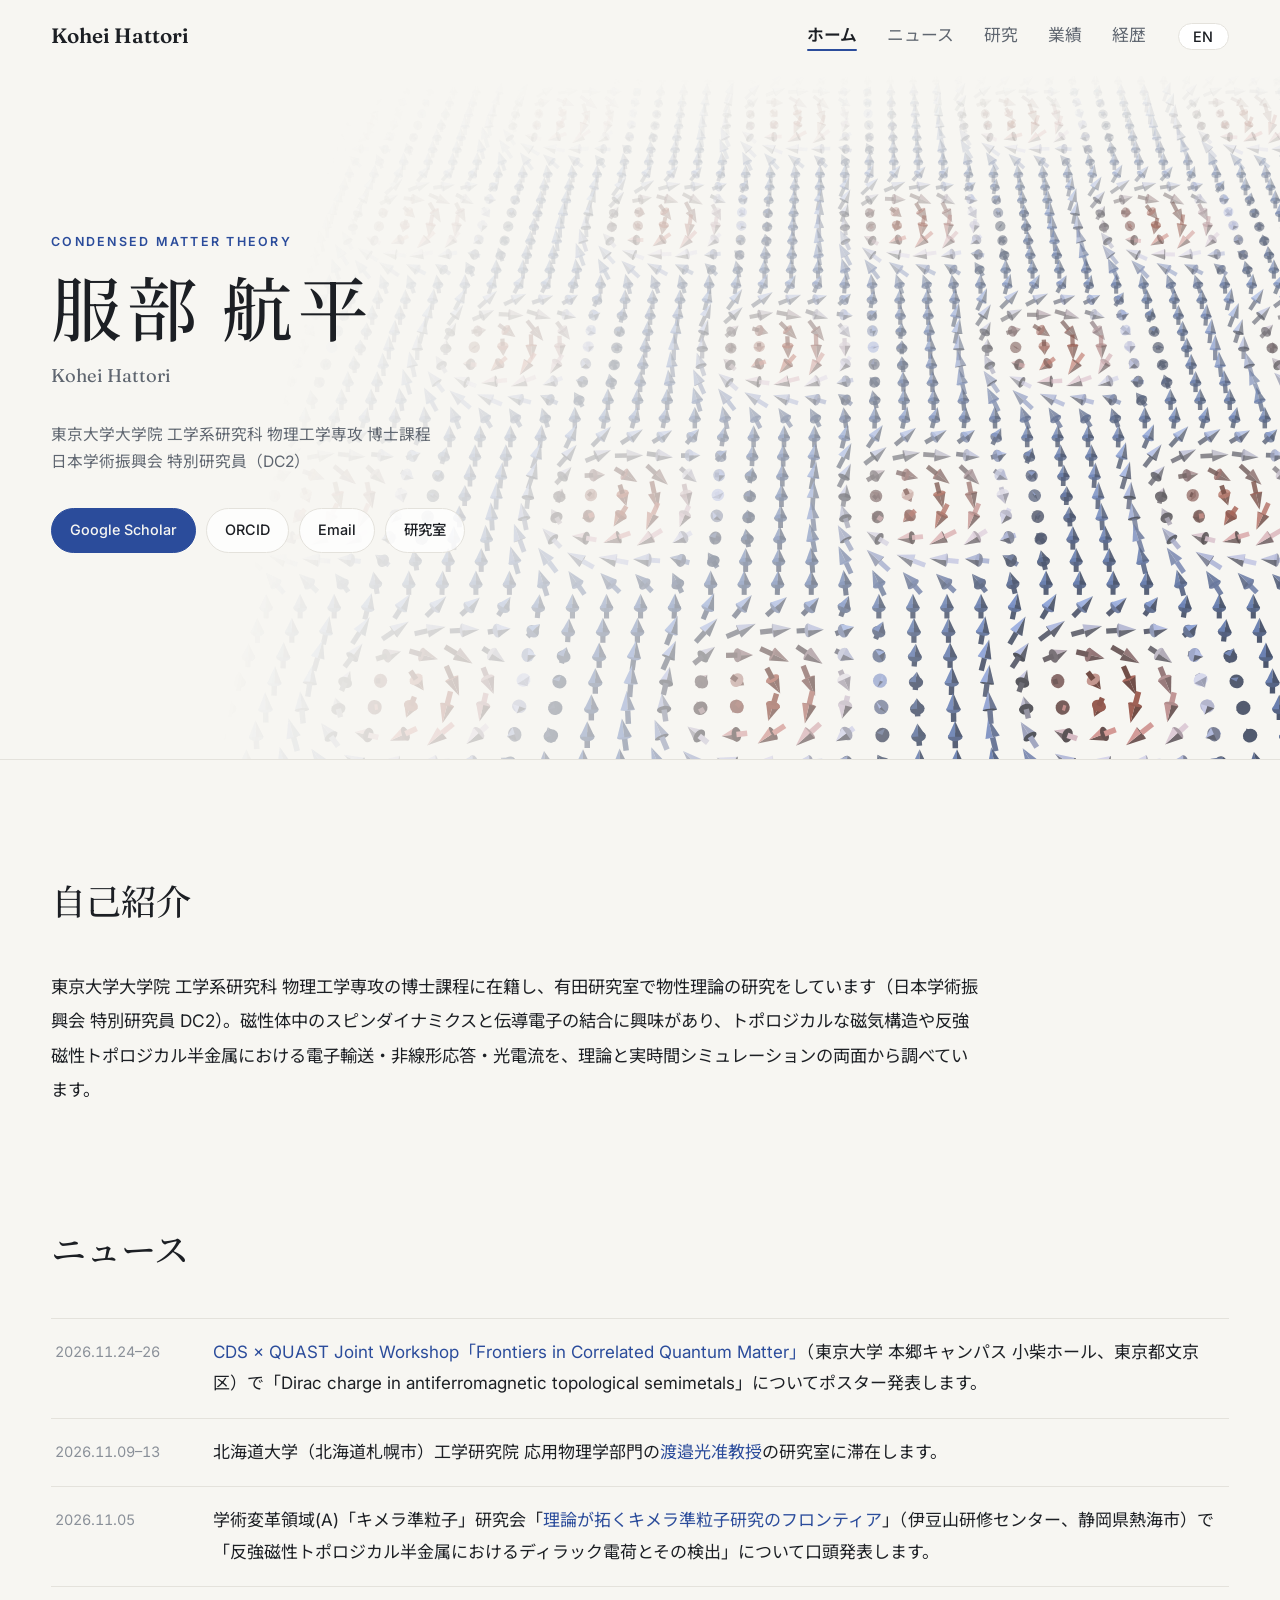
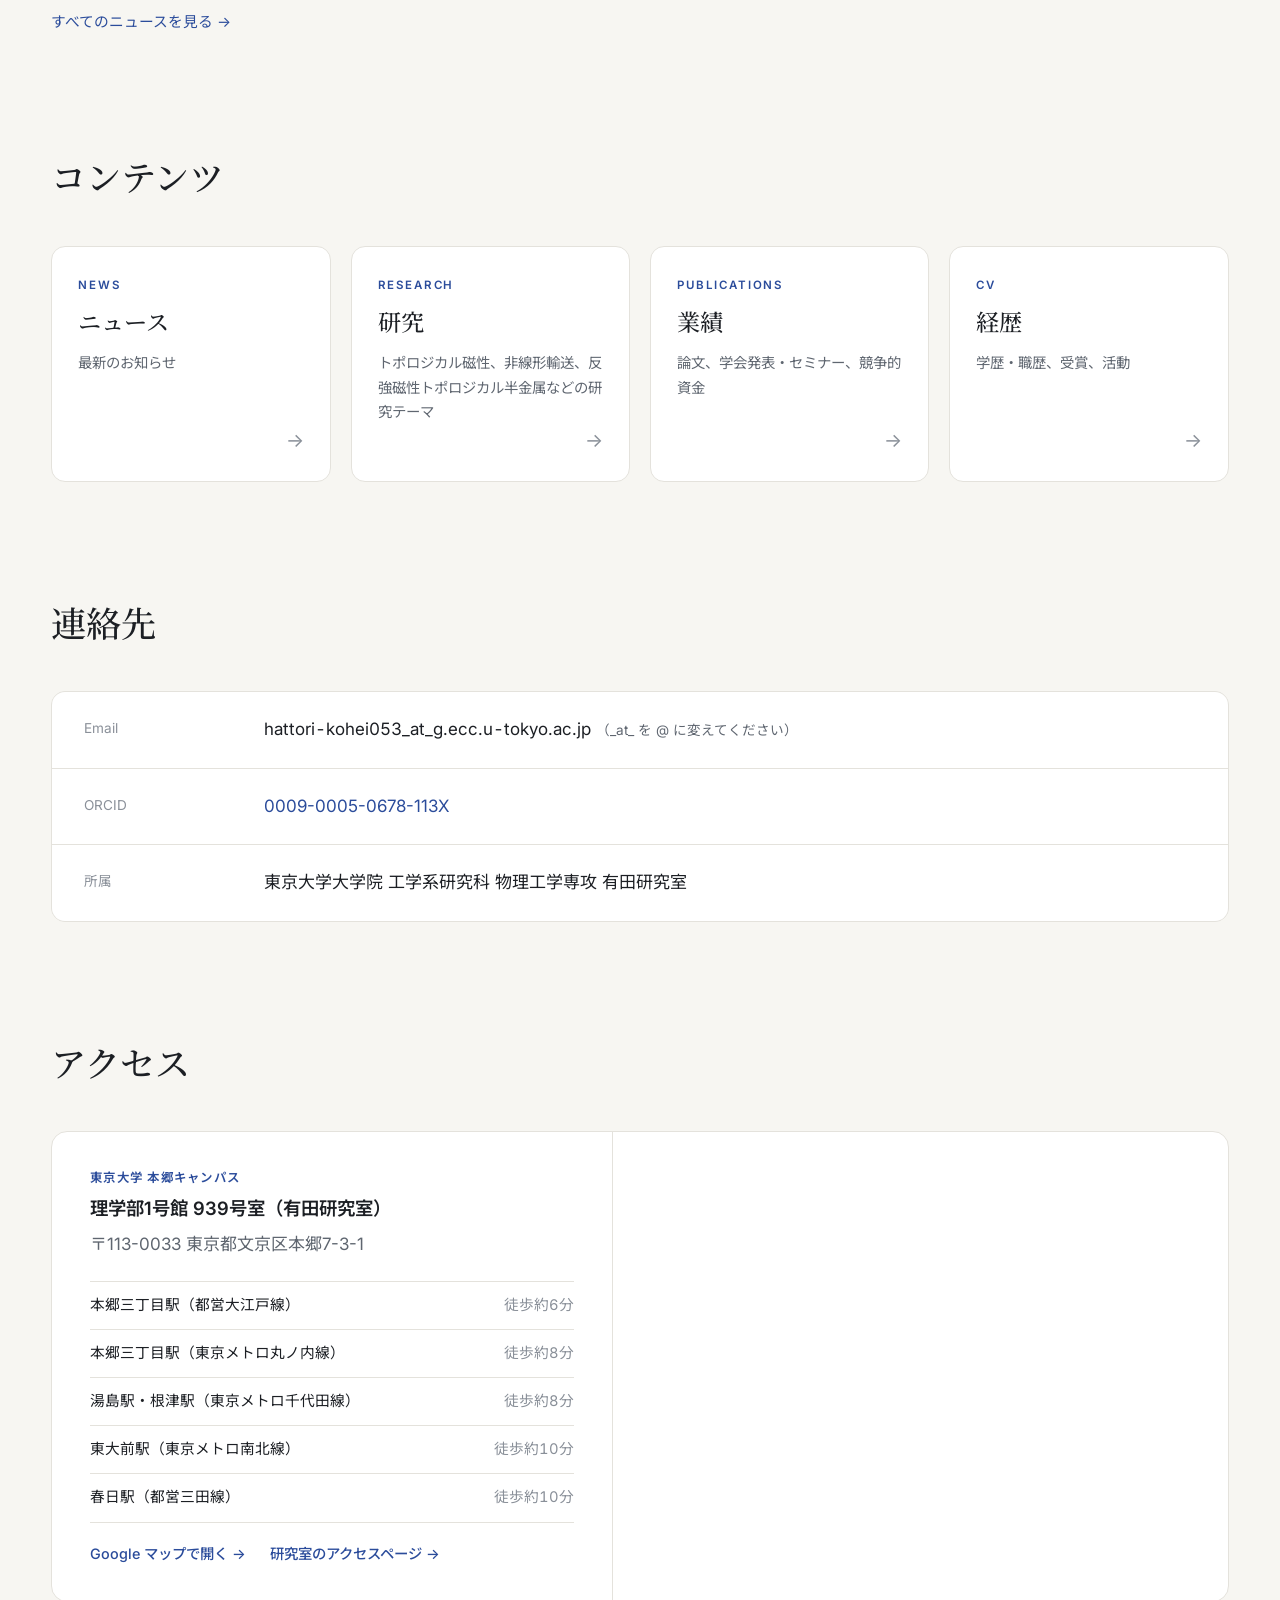
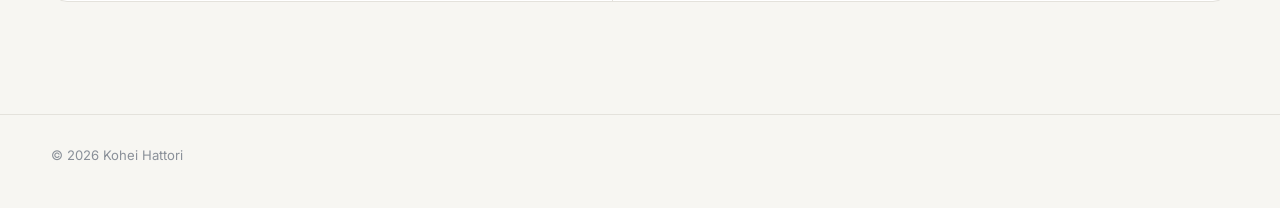
==== commit 8d27f86b: "Add favicon Co-Authored-By: Claude Opus 5.5 <noreply@anthropic.com>" ====
--- a/index.html
+++ b/index.html
@@ -5,6 +5,9 @@
   <meta name="viewport" content="width=device-width, initial-scale=1">
   <title>Kohei Hattori</title>
   <meta name="description" content="服部航平（東京大学大学院 工学系研究科 物理工学専攻）のホームページ。物性理論、トポロジカル磁性、スピン・電荷結合輸送。">
+  <link rel="icon" href="favicon.svg" type="image/svg+xml">
+  <link rel="icon" href="favicon-32.png" type="image/png" sizes="32x32">
+  <link rel="apple-touch-icon" href="apple-touch-icon.png">
   <link rel="preconnect" href="https://fonts.googleapis.com">
   <link rel="preconnect" href="https://fonts.gstatic.com" crossorigin>
   <link href="https://fonts.googleapis.com/css2?family=Fraunces:opsz,wght@9..144,400;9..144,500;9..144,600&family=Inter:wght@400;500;600&family=Noto+Sans+JP:wght@400;500;700&family=Noto+Serif+JP:wght@500;600&display=swap" rel="stylesheet">
